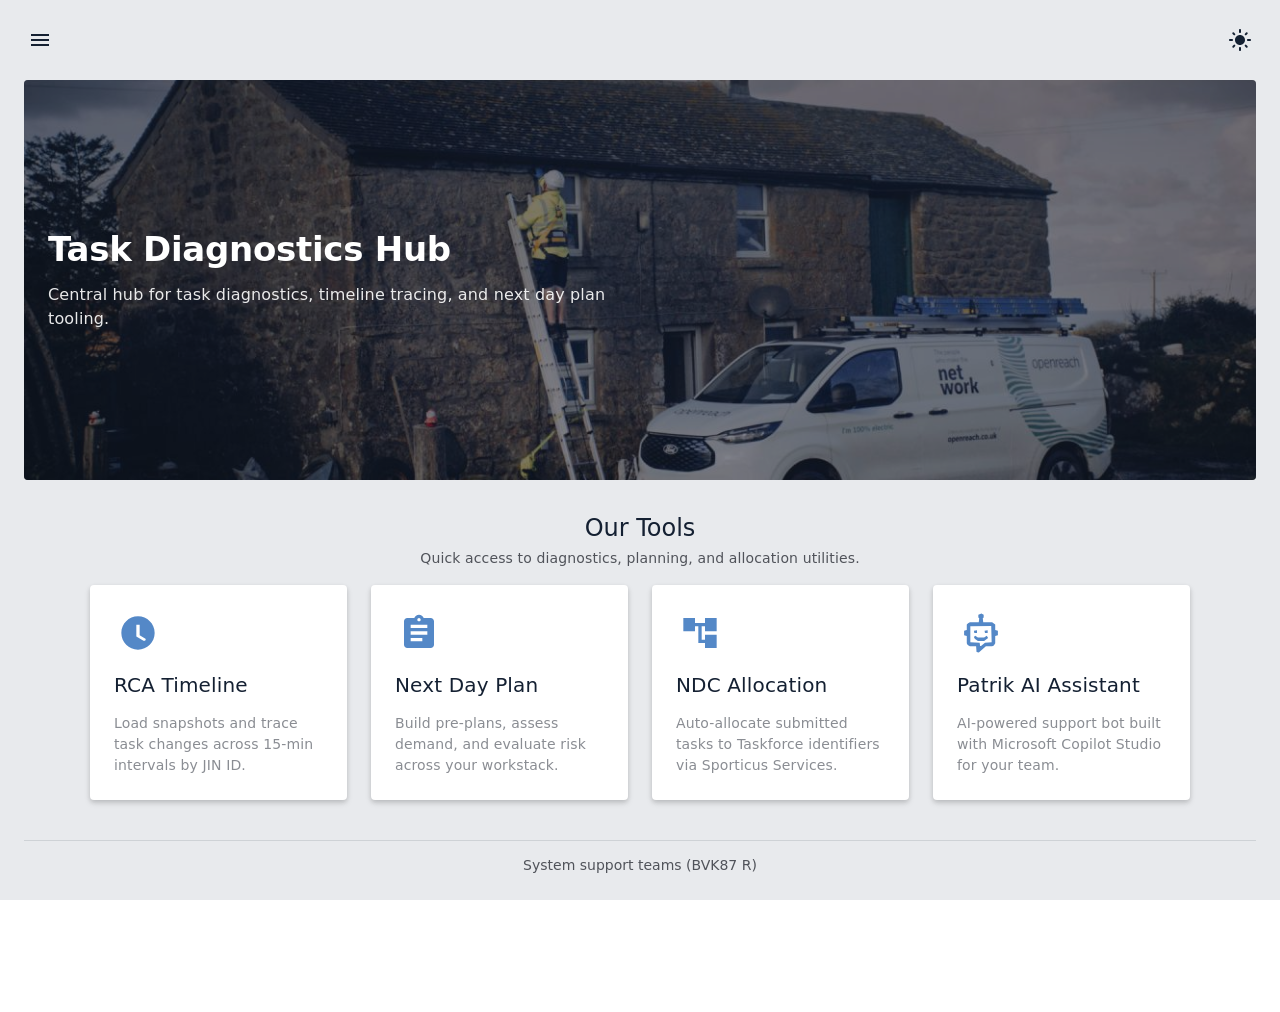
==== index.html @ 9bd7bbda "fix: update nav labels in index.html — Home Page, RCA Timeline" ====
<!DOCTYPE html>
<html lang="en">
<head>
  <meta charset="UTF-8">
  <meta name="viewport" content="width=device-width, initial-scale=1.0">
  <title>Task Diagnostics Hub</title>
  <link rel="icon" href="assets/favicon-light.svg">
  <link rel="preconnect" href="https://fonts.googleapis.com">
  <link rel="preconnect" href="https://fonts.gstatic.com" crossorigin>
  <link href="https://fonts.googleapis.com/css2?family=Roboto:wght@300;400;500;700&display=swap" rel="stylesheet">
  <script>document.documentElement.setAttribute('data-theme', localStorage.getItem('theme') || 'light')</script>
  <link rel="stylesheet" href="shared-ui/theme.css?v=7">
  <link rel="stylesheet" href="shared-ui/typography.css?v=6">
  <link rel="stylesheet" href="shared-ui/components.css?v=6">
  <link rel="stylesheet" href="shared-ui/layout.css?v=6">
  <link rel="stylesheet" href="shared-ui/responsive.css?v=1">
  <link rel="stylesheet" href="shared-components/nav.css?v=6">
  <link rel="stylesheet" href="shared-components/tooltip.css?v=6">
  <style>
    html, body {
      margin: 0;
      height: 100%;
      overflow: hidden;
    }

    /* iframe container — fills full viewport behind the nav chrome */
    .page-frame {
      position: fixed;
      inset: 0;
      border: none;
      width: 100%;
      height: 100%;
      z-index: 1;
      opacity: 0;
      pointer-events: none;
      transition: opacity 200ms ease;
    }

    .page-frame.is-active {
      opacity: 1;
      pointer-events: auto;
    }
  </style>
</head>
<body>

  <!-- Hamburger trigger -->
  <button class="nav-trigger" aria-label="Open menu" data-tooltip="Open menu">
    <svg viewBox="0 0 24 24" fill="currentColor"><path d="M3 18h18v-2H3v2zm0-5h18v-2H3v2zm0-7v2h18V6H3z"/></svg>
  </button>

  <!-- Overlay -->
  <div class="nav-overlay"></div>

  <!-- Sidebar -->
  <nav class="nav-sidebar">
    <div class="nav-brand">
      <button class="nav-close" aria-label="Close menu" data-tooltip="Close menu">
        <svg viewBox="0 0 24 24" fill="currentColor"><path d="M19 6.41L17.59 5 12 10.59 6.41 5 5 6.41 10.59 12 5 17.59 6.41 19 12 13.41 17.59 19 19 17.59 13.41 12z"/></svg>
      </button>
      <svg class="nav-brand-logo" xmlns="http://www.w3.org/2000/svg" viewBox="0 0 1800 420" role="img" aria-label="openreach wordmark"><text x="40" y="295" fill="currentColor" font-family="Arial, Helvetica, sans-serif" font-size="285" font-weight="400" letter-spacing="0" text-rendering="geometricPrecision">openreach</text></svg>
    </div>
    <ul class="nav-items">
      <li class="nav-item"><a data-page="home" class="active"><span class="nav-icon nav-icon--home"></span>Home Page</a></li>
      <li class="nav-item"><a data-page="timeline"><span class="nav-icon nav-icon--timeline"></span>RCA Timeline</a></li>
      <li class="nav-item"><a data-page="ndp"><span class="nav-icon nav-icon--ndp"></span>Next Day Plan</a></li>
      <li class="nav-item"><a data-page="ndc"><span class="nav-icon nav-icon--ndc"></span>NDC Allocation</a></li>
    </ul>
    <div class="nav-build">Task Diagnostics Hub &middot; V6</div>
  </nav>

  <!-- Theme toggle -->
  <button id="themeToggle" class="theme-toggle tooltip" data-tooltip="Dark mode" aria-label="Toggle theme">
    <svg class="theme-icon theme-icon--sun" viewBox="0 0 24 24" fill="currentColor"><path d="M12 7c-2.76 0-5 2.24-5 5s2.24 5 5 5 5-2.24 5-5-2.24-5-5-5zM2 13h2c.55 0 1-.45 1-1s-.45-1-1-1H2c-.55 0-1 .45-1 1s.45 1 1 1zm18 0h2c.55 0 1-.45 1-1s-.45-1-1-1h-2c-.55 0-1 .45-1 1s.45 1 1 1zM11 2v2c0 .55.45 1 1 1s1-.45 1-1V2c0-.55-.45-1-1-1s-1 .45-1 1zm0 18v2c0 .55.45 1 1 1s1-.45 1-1v-2c0-.55-.45-1-1-1s-1 .45-1 1zM5.99 4.58a.996.996 0 00-1.41 0 .996.996 0 000 1.41l1.06 1.06c.39.39 1.03.39 1.41 0s.39-1.03 0-1.41L5.99 4.58zm12.37 12.37a.996.996 0 00-1.41 0 .996.996 0 000 1.41l1.06 1.06c.39.39 1.03.39 1.41 0a.996.996 0 000-1.41l-1.06-1.06zm1.06-10.96a.996.996 0 000-1.41.996.996 0 00-1.41 0l-1.06 1.06c-.39.39-.39 1.03 0 1.41s1.03.39 1.41 0l1.06-1.06zM7.05 18.36a.996.996 0 000-1.41.996.996 0 00-1.41 0l-1.06 1.06c-.39.39-.39 1.03 0 1.41s1.03.39 1.41 0l1.06-1.06z"/></svg>
    <svg class="theme-icon theme-icon--moon" viewBox="0 0 24 24" fill="currentColor"><path d="M12 3a9 9 0 109 9c0-.46-.04-.92-.1-1.36a5.389 5.389 0 01-4.4 2.26 5.403 5.403 0 01-3.14-9.8c-.44-.06-.9-.1-1.36-.1z"/></svg>
  </button>

  <!-- Page iframes — each loads once and stays alive -->
  <iframe id="frame-home"     class="page-frame is-active" src="home.html"     title="Home"></iframe>
  <iframe id="frame-timeline" class="page-frame"           src="timeline.html" title="RCA Timeline"></iframe>
  <iframe id="frame-ndp"      class="page-frame"           src="ndp.html"      title="Next Day Plan"></iframe>
  <iframe id="frame-ndc"      class="page-frame"           src="ndc.html"      title="NDC Allocation"></iframe>

  <script src="js/icons.js"></script>
  <script src="shared-components/tooltip.js?v=6"></script>
  <script>
    (function () {
      "use strict";

      ["home", "timeline", "ndp", "ndc"].forEach(function (key) {
        const el = document.querySelector(".nav-icon--" + key);
        if (el) el.innerHTML = iconSvg(key, { size: "20" });
      });

      const PAGES = ["home", "timeline", "ndp", "ndc"];
      const SESSION_KEY = "active_page";

      // ---- nav open/close ----
      const trigger = document.querySelector(".nav-trigger");
      const sidebar = document.querySelector(".nav-sidebar");
      const overlay = document.querySelector(".nav-overlay");
      const closeBtn = document.querySelector(".nav-close");

      function openNav()  { sidebar.classList.add("open");    overlay.classList.add("open"); }
      function closeNav() { sidebar.classList.remove("open"); overlay.classList.remove("open"); }

      trigger.addEventListener("click", openNav);
      closeBtn.addEventListener("click", closeNav);
      overlay.addEventListener("click", closeNav);
      document.addEventListener("keydown", e => { if (e.key === "Escape") closeNav(); });

      // ---- page switching ----
      function showPage(page) {
        if (!PAGES.includes(page)) page = "home";

        PAGES.forEach(p => {
          document.getElementById("frame-" + p).classList.toggle("is-active", p === page);
        });

        document.querySelectorAll(".nav-item a").forEach(a => {
          a.classList.toggle("active", a.dataset.page === page);
        });

        try { sessionStorage.setItem(SESSION_KEY, page); } catch (e) {}
        closeNav();
      }

      // wire nav links
      document.querySelectorAll(".nav-item a[data-page]").forEach(a => {
        a.addEventListener("click", () => showPage(a.dataset.page));
      });

      // listen for navigation messages from iframes (e.g. home page cards)
      window.addEventListener("message", e => {
        if (e.data && e.data.type === "navigate") showPage(e.data.page);
      });

      // restore last active page
      const saved = sessionStorage.getItem(SESSION_KEY);
      if (saved) showPage(saved);

      // ---- theme toggle ----
      const themeBtn = document.getElementById("themeToggle");
      function updateThemeTooltip() {
        const isDark = document.documentElement.getAttribute("data-theme") === "dark";
        themeBtn.setAttribute("data-tooltip", isDark ? "Light mode" : "Dark mode");
      }
      updateThemeTooltip();
      themeBtn.addEventListener("click", () => {
        const next = document.documentElement.getAttribute("data-theme") === "dark" ? "light" : "dark";
        document.documentElement.setAttribute("data-theme", next);
        localStorage.setItem("theme", next);
        updateThemeTooltip();
        // Sync theme into each loaded iframe
        PAGES.forEach(p => {
          const frame = document.getElementById("frame-" + p);
          try { frame.contentDocument.documentElement.setAttribute("data-theme", next); } catch (e) {}
        });
      });

    })();
  </script>
</body>
</html>
---- shared-ui/theme.css ----
:root {
  /* ===== Brand Palette ===== */
  --color-white: #FFFFFF;
  --color-navy: #142032;
  --color-green: #43B072;
  --color-blue: #5488C7;
  --color-grey: #50535A;

  /* ===== Nuance / Extended ===== */
  --color-navy-light: #1e3350;
  --color-green-light: #6bc994;
  --color-green-dark: #2e8a55;
  --color-blue-light: #7da8d9;
  --color-blue-dark: #3a6aa3;
  --color-grey-light: #8a8d93;
  --color-grey-100: #f5f5f5;
  --color-grey-200: #e0e0e0;
  --color-grey-300: #bdbdbd;
  --color-page-bg: #e8eaed;
  --color-divider: rgba(20, 32, 50, 0.12);
  --color-error: #d32f2f;
  --color-warning: #ed6c02;
  --color-info: #0288d1;
  --color-success: #43B072;

  /* ===== Typography (MUI scale) ===== */
  --font-family: "Roboto", system-ui, -apple-system, sans-serif;
  --font-weight-light: 300;
  --font-weight-regular: 400;
  --font-weight-medium: 500;
  --font-weight-bold: 700;

  --text-h1: 2.125rem;    /* 34px */
  --text-h2: 1.5rem;      /* 24px */
  --text-h3: 1.25rem;     /* 20px */
  --text-h4: 1.125rem;    /* 18px */
  --text-body1: 1rem;     /* 16px */
  --text-body2: 0.875rem; /* 14px */
  --text-caption: 0.75rem;/* 12px */
  --text-micro: 0.625rem; /* 10px */

  --line-height: 1.5;
  --letter-spacing: 0.00938em;

  /* ===== Spacing (4px base) ===== */
  --spacing-1: 4px;
  --spacing-2: 8px;
  --spacing-3: 12px;
  --spacing-4: 16px;
  --spacing-5: 20px;
  --spacing-6: 24px;
  --spacing-8: 32px;
  --spacing-10: 40px;
  --spacing-20: 80px;
  --spacing-30: 120px;

  /* Hero */
  --size-hero-min: 400px;
  --size-hero-max: 1536px;
  --size-hero-text-max: 560px;  /* max-width for hero body copy */

  /* Content containers */
  --size-content-md: 1000px;    /* cards / mid-width content area */

  /* ===== Shape ===== */
  --radius: 4px;

  /* ===== Shadows (MUI elevation) ===== */
  --shadow-1: 0 1px 3px rgba(0,0,0,0.12), 0 1px 2px rgba(0,0,0,0.14);
  --shadow-2: 0 3px 6px rgba(0,0,0,0.12), 0 2px 4px rgba(0,0,0,0.10);
  --shadow-3: 0 10px 20px rgba(0,0,0,0.10), 0 3px 6px rgba(0,0,0,0.08);

  /* ===== Transitions ===== */
  --transition-fast: 150ms cubic-bezier(0.4, 0, 0.2, 1);
  --transition-standard: 250ms cubic-bezier(0.4, 0, 0.2, 1);

  /* ===== Scrollbar ===== */
  --scrollbar-size: 8px;
  --scrollbar-track: var(--color-grey-100);
  --scrollbar-thumb: var(--color-grey-300);
  --scrollbar-thumb-hover: var(--color-grey);

  /* ===== Interaction States ===== */
  --hover-overlay: rgba(20, 32, 50, 0.08);
  --overlay-backdrop: rgba(20, 32, 50, 0.4);
  --focus-ring: rgba(84, 136, 199, 0.2);
  --hover-primary: rgba(84, 136, 199, 0.08);
  --hover-row: rgba(84, 136, 199, 0.04);
  --hover-row-alt: rgba(84, 136, 199, 0.06);
  --highlight-change: rgba(237, 108, 2, 0.06);

  /* ===== Table border ===== */
  --table-border: 1px solid var(--color-grey-300);

  /* ===== Content spacing (internal padding for panels/components) ===== */
  --content-inset: var(--spacing-4);

  /* ===== Component Sizes (MUI-guided) ===== */

  /* Icons — consistent with MUI's IconButton sizing */
  --size-icon-xs: 16px;       /* inline indicators, dismiss icons */
  --size-icon-sm: 20px;       /* secondary actions, toast icons */
  --size-icon-md: 24px;       /* standard icon (MUI default) */
  --size-icon-lg: 40px;       /* prominent icons, card icons */

  /* Touch targets — MUI minimum 48px for accessibility */
  --size-btn-touch: 48px;     /* primary interactive (hamburger, theme toggle) */
  --size-btn-sm: 36px;        /* compact interactive (modal close) */
  --size-btn-xs: 32px;        /* dense interactive (pagination) */

  /* Navigation */
  --size-nav-width: 260px;    /* drawer width (MUI standard 240–320) */
  --size-nav-logo: 40px;      /* brand mark max-height */

  /* Surfaces — max-width constraints */
  --size-modal-sm: 360px;     /* confirmation dialogs */
  --size-modal-md: 500px;     /* standard modal */
  --size-modal-lg: 720px;     /* content-heavy modal */
  --size-dialog: 400px;       /* alert/confirm dialog */
  --size-toast-max: 360px;    /* snackbar / toast */

  /* Form controls */
  --size-toggle-width: 36px;  /* switch track width */
  --size-toggle-height: 20px; /* switch track height */
  --size-toggle-knob: 16px;   /* switch thumb */
  --size-chip-radius: 16px;   /* chip pill shape */
  --size-chip-dismiss: 18px;  /* chip close button */
  --size-textarea-min: 100px; /* textarea minimum height */
  --size-search-width: 200px; /* expanded search field */
  --size-select-arrow: 18px;  /* dropdown caret icon */

  /* Feedback */
  --size-spinner: 36px;       /* circular progress */
  --size-spinner-sm: 20px;    /* inline circular progress */
  --size-progress-height: 4px;/* linear progress bar */
  --size-tooltip-font: 11px;  /* tooltip text (MUI uses 10–11px) */

  /* Misc */
  --size-avatar: 40px;        /* user avatar (MUI default) */

  /* ===== Nav (fixed dark panel) ===== */
  --nav-bg: #142032;
  --nav-text: #FFFFFF;
  --nav-text-muted: rgba(255, 255, 255, 0.7);
  --nav-hover: rgba(255, 255, 255, 0.08);
  --nav-active: rgba(84, 136, 199, 0.2);
  --nav-border: rgba(255, 255, 255, 0.1);

  /* ===== Toast / Dialog ===== */
  --toast-bg: #142032;
  --toast-text: #FFFFFF;
  --toast-dismiss: rgba(255, 255, 255, 0.6);
  --dialog-bg: #FFFFFF;
  --dialog-title: #142032;
  --dialog-text: #50535A;
}

/* ===== Dark Theme ===== */
[data-theme="dark"] {
  --color-white: #1e1e1e;
  --color-navy: #e8eaed;
  --color-grey: #b0b3b8;
  --color-grey-light: #8a8d93;
  --color-grey-100: #2a2a2a;
  --color-grey-200: #3a3a3a;
  --color-grey-300: #4a4a4a;
  --color-page-bg: #121212;
  --color-divider: rgba(255, 255, 255, 0.12);
  --shadow-1: 0 1px 3px rgba(0,0,0,0.4), 0 1px 2px rgba(0,0,0,0.5);
  --shadow-2: 0 3px 6px rgba(0,0,0,0.4), 0 2px 4px rgba(0,0,0,0.3);
  --shadow-3: 0 10px 20px rgba(0,0,0,0.4), 0 3px 6px rgba(0,0,0,0.3);
  --table-border: 1px solid var(--color-grey-300);
  --hover-overlay: rgba(255, 255, 255, 0.08);
  --overlay-backdrop: rgba(0, 0, 0, 0.6);
  --focus-ring: rgba(125, 168, 217, 0.3);
  --hover-primary: rgba(125, 168, 217, 0.12);
  --hover-row: rgba(125, 168, 217, 0.06);
  --hover-row-alt: rgba(125, 168, 217, 0.08);
  --highlight-change: rgba(237, 108, 2, 0.1);

  /* ===== Toast / Dialog (dark) ===== */
  --toast-bg: #2a2a2a;
  --toast-text: #e8eaed;
  --toast-dismiss: rgba(232, 234, 237, 0.6);
  --dialog-bg: #2a2a2a;
  --dialog-title: #e8eaed;
  --dialog-text: #b0b3b8;
}
---- shared-ui/typography.css ----
/* ===== Typography System ===== */

h1, .text-h1 {
  font-size: var(--text-h1);
  font-weight: var(--font-weight-light);
  line-height: 1.235;
  letter-spacing: -0.00833em;
  color: var(--color-navy);
}

h2, .text-h2 {
  font-size: var(--text-h2);
  font-weight: var(--font-weight-regular);
  line-height: 1.334;
  letter-spacing: 0;
  color: var(--color-navy);
}

h3, .text-h3 {
  font-size: var(--text-h3);
  font-weight: var(--font-weight-medium);
  line-height: 1.6;
  letter-spacing: 0.0075em;
  color: var(--color-navy);
}

h4, .text-h4 {
  font-size: var(--text-h4);
  font-weight: var(--font-weight-medium);
  line-height: 1.5;
  color: var(--color-navy);
}

p, .text-body1 {
  font-size: var(--text-body1);
  font-weight: var(--font-weight-regular);
  line-height: var(--line-height);
  letter-spacing: var(--letter-spacing);
  color: var(--color-grey);
}

.text-body2 {
  font-size: var(--text-body2);
  font-weight: var(--font-weight-regular);
  line-height: 1.43;
  letter-spacing: 0.01071em;
  color: var(--color-grey);
}

.text-caption {
  font-size: var(--text-caption);
  font-weight: var(--font-weight-regular);
  line-height: 1.66;
  letter-spacing: 0.03333em;
  color: var(--color-grey-light);
}

.text-micro {
  font-size: var(--text-micro);
  font-weight: var(--font-weight-regular);
  line-height: 1.6;
  letter-spacing: 0.03333em;
  color: var(--color-grey-light);
}

.text-overline {
  font-size: var(--text-caption);
  font-weight: var(--font-weight-medium);
  text-transform: uppercase;
  letter-spacing: 0.08333em;
  color: var(--color-grey);
}
---- shared-ui/components.css ----
/* ===== Base Components ===== */

/* -- Button -- */
.btn {
  display: inline-flex;
  align-items: center;
  justify-content: center;
  gap: var(--spacing-2);
  padding: var(--spacing-2) var(--spacing-4);
  font-family: var(--font-family);
  font-size: var(--text-body2);
  font-weight: var(--font-weight-medium);
  text-transform: uppercase;
  letter-spacing: 0.02857em;
  border: none;
  border-radius: var(--radius);
  cursor: pointer;
  transition: background var(--transition-fast), box-shadow var(--transition-fast);
  line-height: 1.75;
}

.btn-primary {
  background: var(--color-blue);
  color: var(--color-white);
}
.btn-primary:hover { background: var(--color-blue-dark); box-shadow: var(--shadow-1); }

.btn-success {
  background: var(--color-green);
  color: var(--color-white);
}
.btn-success:hover { background: var(--color-green-dark); box-shadow: var(--shadow-1); }

.btn-outlined {
  background: transparent;
  border: 1px solid var(--color-blue);
  color: var(--color-blue);
}
.btn-outlined:hover { background: var(--hover-primary); }

.btn-text {
  background: transparent;
  color: var(--color-blue);
}
.btn-text:hover { background: var(--hover-primary); }

.btn:disabled {
  opacity: 0.38;
  cursor: not-allowed;
}

/* -- Card -- */
.card {
  background: var(--color-white);
  border-radius: var(--radius);
  box-shadow: var(--shadow-1);
  padding: var(--spacing-4);
  transition: box-shadow var(--transition-standard);
}
.card:hover { box-shadow: var(--shadow-2); }

/* -- Input -- */
.input {
  width: 100%;
  padding: var(--spacing-2) var(--spacing-3);
  font-family: var(--font-family);
  font-size: var(--text-body1);
  border: 1px solid var(--color-grey-300);
  border-radius: var(--radius);
  background: var(--color-white);
  color: var(--color-navy);
  transition: border-color var(--transition-fast);
}
.input:focus {
  outline: none;
  border-color: var(--color-blue);
  box-shadow: 0 0 0 2px var(--focus-ring);
}
.input::placeholder { color: var(--color-grey-light); }

/* -- Chip -- */
.chip {
  display: inline-flex;
  align-items: center;
  gap: var(--spacing-1);
  padding: var(--spacing-1) var(--spacing-3);
  font-family: var(--font-family);
  font-size: var(--text-caption);
  font-weight: var(--font-weight-medium);
  border-radius: var(--size-chip-radius);
  background: var(--color-grey-200);
  color: var(--color-navy);
  line-height: 1.5;
  white-space: nowrap;
  user-select: none;
}

.chip-dismiss {
  display: inline-flex;
  align-items: center;
  justify-content: center;
  width: var(--size-chip-dismiss);
  height: var(--size-chip-dismiss);
  border: none;
  background: var(--color-grey-300);
  color: var(--color-navy);
  border-radius: 50%;
  font-family: var(--font-family);
  font-size: var(--text-micro);
  line-height: 1;
  cursor: pointer;
  margin-left: var(--spacing-1);
  transition: background var(--transition-fast);
}
.chip-dismiss:hover {
  background: var(--color-grey);
  color: var(--color-white);
}

.chip-count {
  background: var(--color-navy);
  color: var(--color-white);
}

/* -- Divider -- */
.divider {
  border: none;
  border-top: 1px solid var(--color-divider);
  margin: var(--spacing-4) 0;
}
---- shared-ui/layout.css ----
/* ===== Layout Utilities ===== */

/* -- Flex -- */
.flex { display: flex; }
.flex-col { flex-direction: column; }
.flex-wrap { flex-wrap: wrap; }
.flex-1 { flex: 1; }
.items-center { align-items: center; }
.items-start { align-items: flex-start; }
.items-end { align-items: flex-end; }
.justify-center { justify-content: center; }
.justify-between { justify-content: space-between; }
.justify-end { justify-content: flex-end; }

/* -- Gap -- */
.gap-1 { gap: var(--spacing-1); }
.gap-2 { gap: var(--spacing-2); }
.gap-3 { gap: var(--spacing-3); }
.gap-4 { gap: var(--spacing-4); }
.gap-6 { gap: var(--spacing-6); }
.gap-8 { gap: var(--spacing-8); }

/* -- Grid -- */
.grid { display: grid; }
.grid-2 { grid-template-columns: repeat(2, 1fr); }
.grid-3 { grid-template-columns: repeat(3, 1fr); }
.grid-4 { grid-template-columns: repeat(4, 1fr); }
.grid-auto { grid-template-columns: repeat(auto-fit, minmax(240px, 1fr)); }

/* -- Margin -- */
.mt-1 { margin-top: var(--spacing-1); }
.mt-2 { margin-top: var(--spacing-2); }
.mt-3 { margin-top: var(--spacing-3); }
.mt-4 { margin-top: var(--spacing-4); }
.mt-6 { margin-top: var(--spacing-6); }
.mt-8 { margin-top: var(--spacing-8); }
.mb-1 { margin-bottom: var(--spacing-1); }
.mb-2 { margin-bottom: var(--spacing-2); }
.mb-3 { margin-bottom: var(--spacing-3); }
.mb-4 { margin-bottom: var(--spacing-4); }
.mb-6 { margin-bottom: var(--spacing-6); }
.mb-8 { margin-bottom: var(--spacing-8); }

/* -- Padding -- */
.p-1 { padding: var(--spacing-1); }
.p-2 { padding: var(--spacing-2); }
.p-3 { padding: var(--spacing-3); }
.p-4 { padding: var(--spacing-4); }
.p-6 { padding: var(--spacing-6); }
.p-8 { padding: var(--spacing-8); }
.px-4 { padding-left: var(--spacing-4); padding-right: var(--spacing-4); }
.py-4 { padding-top: var(--spacing-4); padding-bottom: var(--spacing-4); }

/* -- Width -- */
.w-full { width: 100%; }
.w-half { width: 50%; }
.max-w-sm { max-width: 480px; }
.max-w-md { max-width: 720px; }
.max-w-lg { max-width: 960px; }

/* -- Display -- */
.block { display: block; }
.hidden { display: none; }
.overflow-hidden { overflow: hidden; }

/* -- Text align -- */
.text-left { text-align: left; }
.text-center { text-align: center; }
.text-right { text-align: right; }

/* -- Responsive -- */
@media (max-width: 768px) {
  .grid-2, .grid-3, .grid-4 { grid-template-columns: 1fr; }
  .w-half { width: 100%; }
}
---- shared-ui/responsive.css ----
/* ===== Responsive Breakpoints ===== */
/* MUI breakpoints: xs=0, sm=600, md=900, lg=1200, xl=1536 */

/* --- Tablet and below (< 900px) --- */
@media (max-width: 899px) {
  body {
    padding: var(--spacing-4);
    padding-top: var(--spacing-10);
  }

  /* Reduce hero minimum height */
  .home-hero {
    min-height: 280px;
  }

  /* Stack toolbar actions */
  header {
    flex-wrap: wrap;
    gap: var(--spacing-2);
  }

  /* Tabs scroll horizontally */
  .tabs {
    overflow-x: auto;
    -webkit-overflow-scrolling: touch;
  }

  /* Modal full-width on tablet */
  .modal {
    width: 95vw;
    max-width: none;
  }
}

/* --- Mobile (< 600px) --- */
@media (max-width: 599px) {
  :root {
    --spacing-20: 56px;
    --size-hero-min: 220px;
    --size-nav-width: 100vw;
  }

  body {
    padding: var(--spacing-3);
    padding-top: var(--spacing-10);
  }

  /* Hero text scales down */
  .home-hero h1 {
    font-size: var(--text-h2);
  }

  .home-hero p {
    font-size: var(--text-body2);
  }

  /* Cards single column */
  .home-cards {
    grid-template-columns: 1fr;
  }

  /* Table horizontal scroll */
  .table-wrapper,
  .table-wrapper--flex {
    overflow-x: auto;
    -webkit-overflow-scrolling: touch;
  }

  /* Compact table cells */
  .table th,
  .table td {
    padding: var(--spacing-2) var(--spacing-3);
    font-size: var(--text-caption);
  }

  /* Search expands full width */
  .search-expand.active .search-input {
    width: 100%;
  }

  /* Pagination compact */
  .pagination-footer {
    flex-wrap: wrap;
    gap: var(--spacing-2);
    font-size: var(--text-caption);
  }

  /* NDP toolbar stacks */
  .ndp-toolbar {
    flex-wrap: wrap;
    gap: var(--spacing-2);
  }

  /* Modal takes full screen on mobile */
  .modal {
    width: 100vw;
    height: 100vh;
    max-width: none;
    border-radius: 0;
  }

  .modal-full {
    border-radius: 0;
  }
}

/* --- Large screens (> 1200px) --- */
@media (min-width: 1200px) {
  body {
    padding: var(--spacing-8);
    padding-top: var(--spacing-20);
  }
}

/* --- Extra large (> 1536px) --- */
@media (min-width: 1536px) {
  body {
    padding: var(--spacing-10);
    padding-top: var(--spacing-20);
  }
}
---- shared-components/nav.css ----
/* ===== Navigation / Sidebar ===== */

/* Hamburger trigger - always visible */
.nav-trigger {
  position: fixed;
  top: var(--spacing-4);
  left: var(--spacing-4);
  z-index: 150;
  width: var(--size-btn-touch);
  height: var(--size-btn-touch);
  display: flex;
  align-items: center;
  justify-content: center;
  background: transparent;
  color: var(--color-navy);
  border: none;
  border-radius: 50%;
  cursor: pointer;
  transition: background var(--transition-fast);
}
.nav-trigger:hover { background: var(--hover-overlay); }

.nav-trigger svg {
  width: var(--size-icon-md);
  height: var(--size-icon-md);
}

/* Backdrop overlay when nav is open */
.nav-overlay {
  position: fixed;
  inset: 0;
  background: var(--overlay-backdrop);
  z-index: 199;
  opacity: 0;
  pointer-events: none;
  transition: opacity var(--transition-standard);
}
.nav-overlay.open {
  opacity: 1;
  pointer-events: auto;
}

/* Sidebar - off-canvas left */
.nav-sidebar {
  position: fixed;
  top: 0;
  left: 0;
  width: var(--size-nav-width);
  height: 100vh;
  background: var(--nav-bg);
  color: var(--nav-text);
  display: flex;
  flex-direction: column;
  z-index: 200;
  transform: translateX(-100%);
  transition: transform var(--transition-standard);
}
.nav-sidebar.open { transform: translateX(0); }

.nav-brand {
  display: flex;
  flex-direction: column;
  align-items: flex-start;
  padding: var(--spacing-3) var(--spacing-4);
  border-bottom: 1px solid var(--nav-border);
  position: relative;
}

.nav-close {
  position: absolute;
  top: var(--spacing-3);
  right: var(--spacing-3);
  background: none;
  border: none;
  color: var(--nav-text);
  width: var(--size-icon-lg);
  height: var(--size-icon-lg);
  display: flex;
  align-items: center;
  justify-content: center;
  cursor: pointer;
  border-radius: 50%;
  transition: background var(--transition-fast);
  z-index: 1;
}
.nav-close:hover { background: var(--nav-hover); }

.nav-close svg {
  width: var(--size-icon-md);
  height: var(--size-icon-md);
}

.nav-brand-logo {
  width: 100%;
  height: auto;
  max-height: var(--size-nav-logo);
  flex-shrink: 0;
  margin-top: var(--spacing-6);
  margin-bottom: var(--spacing-4);
  display: block;
  color: var(--nav-text);
  cursor: default;
  user-select: none;
}

.nav-items {
  list-style: none;
  flex: 1;
  padding: var(--spacing-2) 0;
  overflow-y: auto;
}

.nav-item a {
  display: flex;
  align-items: center;
  gap: var(--spacing-3);
  padding: var(--spacing-3) var(--spacing-4);
  color: var(--nav-text-muted);
  text-decoration: none;
  font-size: var(--text-body1);
  font-weight: var(--font-weight-regular);
  letter-spacing: var(--letter-spacing);
  line-height: var(--line-height);
  white-space: nowrap;
  border-radius: var(--radius);
  margin: 0 var(--spacing-2);
  min-height: var(--size-icon-lg);
  transition: background var(--transition-fast), color var(--transition-fast);
  cursor: pointer;
}
.nav-item a:hover {
  background: var(--nav-hover);
  color: var(--nav-text);
}
.nav-item a.active {
  background: var(--nav-active);
  color: var(--nav-text);
  font-weight: var(--font-weight-medium);
}

.nav-icon {
  width: var(--size-icon-md);
  height: var(--size-icon-md);
  flex-shrink: 0;
  display: flex;
  align-items: center;
  justify-content: center;
  font-size: var(--text-body1);
  line-height: 1;
  text-align: center;
}

/* Nav build info */
.nav-build {
  padding: var(--spacing-3) var(--spacing-4);
  border-top: 1px solid var(--nav-border);
  margin-top: auto;
  font-size: var(--text-caption);
  font-weight: var(--font-weight-regular);
  line-height: 1.66;
  letter-spacing: 0.03333em;
  color: var(--nav-text-muted);
  cursor: default;
  text-align: center;
}

/* Theme toggle — fixed top-right (MUI AppBar pattern) */
.theme-toggle {
  position: fixed;
  top: var(--spacing-4);
  right: var(--spacing-4);
  z-index: 150;
  width: var(--size-btn-touch);
  height: var(--size-btn-touch);
  display: flex;
  align-items: center;
  justify-content: center;
  background: transparent;
  color: var(--color-navy);
  border: none;
  border-radius: 50%;
  cursor: pointer;
  transition: background var(--transition-fast);
}
.theme-toggle:hover { background: var(--hover-overlay); }
.theme-toggle svg {
  width: var(--size-icon-md);
  height: var(--size-icon-md);
  position: absolute;
  top: 50%;
  left: 50%;
}

/* Theme icon transitions */
.theme-toggle .theme-icon {
  transition: transform 500ms cubic-bezier(0.4, 0, 0.2, 1), opacity 300ms ease;
}

.theme-toggle .theme-icon--sun {
  opacity: 1;
  transform: translate(-50%, -50%) rotate(0deg) scale(1);
}

.theme-toggle .theme-icon--moon {
  opacity: 0;
  transform: translate(-50%, -50%) rotate(-90deg) scale(0);
}

[data-theme="dark"] .theme-toggle .theme-icon--sun {
  opacity: 0;
  transform: translate(-50%, -50%) rotate(90deg) scale(0);
}

[data-theme="dark"] .theme-toggle .theme-icon--moon {
  opacity: 1;
  transform: translate(-50%, -50%) rotate(0deg) scale(1);
}
---- shared-components/tooltip.css ----
/* ===== Tooltip Component (Floating) ===== */

.tooltip-float {
  position: fixed;
  display: none;
  background: var(--color-navy);
  color: var(--color-white);
  font-family: var(--font-family);
  font-size: var(--size-tooltip-font);
  font-weight: var(--font-weight-medium);
  line-height: 1.4;
  padding: var(--spacing-1) var(--spacing-2);
  border-radius: var(--radius);
  white-space: nowrap;
  pointer-events: none;
  opacity: 0;
  transition: opacity 150ms ease;
  z-index: 999999;
}
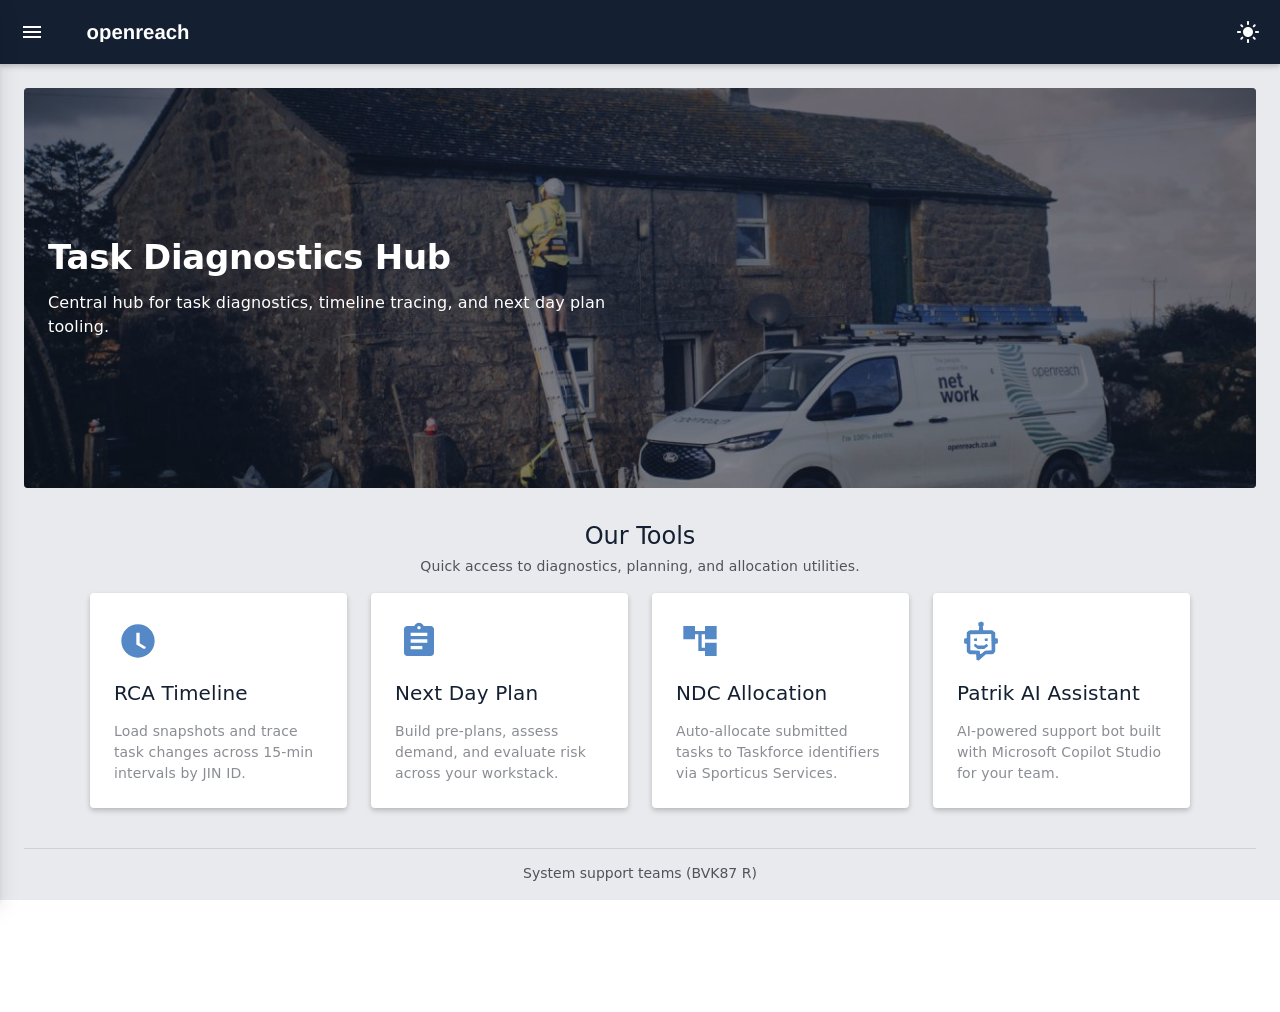
==== commit 4f11ade8: "feat: navy AppBar with logo home nav, white sidebar, smooth page transitions, preload, tooltip fix" ====
--- a/index.html
+++ b/index.html
@@ -9,12 +9,12 @@
   <link rel="preconnect" href="https://fonts.gstatic.com" crossorigin>
   <link href="https://fonts.googleapis.com/css2?family=Roboto:wght@300;400;500;700&display=swap" rel="stylesheet">
   <script>document.documentElement.setAttribute('data-theme', localStorage.getItem('theme') || 'light')</script>
-  <link rel="stylesheet" href="shared-ui/theme.css?v=7">
+  <link rel="stylesheet" href="shared-ui/theme.css?v=11">
   <link rel="stylesheet" href="shared-ui/typography.css?v=6">
   <link rel="stylesheet" href="shared-ui/components.css?v=6">
   <link rel="stylesheet" href="shared-ui/layout.css?v=6">
   <link rel="stylesheet" href="shared-ui/responsive.css?v=1">
-  <link rel="stylesheet" href="shared-components/nav.css?v=6">
+  <link rel="stylesheet" href="shared-components/nav.css?v=24">
   <link rel="stylesheet" href="shared-components/tooltip.css?v=6">
   <style>
     html, body {
@@ -23,31 +23,47 @@
       overflow: hidden;
     }
 
-    /* iframe container — fills full viewport behind the nav chrome */
+    /* iframe container */
     .page-frame {
       position: fixed;
       inset: 0;
+      top: var(--size-app-bar);
       border: none;
       width: 100%;
-      height: 100%;
+      height: calc(100% - var(--size-app-bar));
       z-index: 1;
       opacity: 0;
       pointer-events: none;
-      transition: opacity 200ms ease;
+      transition: opacity var(--transition-standard);
     }
 
     .page-frame.is-active {
       opacity: 1;
       pointer-events: auto;
     }
+
+    .page-frame.is-leaving {
+      opacity: 0;
+      pointer-events: none;
+    }
   </style>
 </head>
 <body>
 
-  <!-- Hamburger trigger -->
-  <button class="nav-trigger" aria-label="Open menu" data-tooltip="Open menu">
-    <svg viewBox="0 0 24 24" fill="currentColor"><path d="M3 18h18v-2H3v2zm0-5h18v-2H3v2zm0-7v2h18V6H3z"/></svg>
-  </button>
+  <!-- AppBar -->
+  <header class="app-bar">
+    <button class="nav-trigger" aria-label="Open menu" data-tooltip="Open menu">
+      <svg viewBox="0 0 24 24" fill="currentColor"><path d="M3 18h18v-2H3v2zm0-5h18v-2H3v2zm0-7v2h18V6H3z"/></svg>
+    </button>
+    <button class="nav-home-logo" aria-label="Go to Home" data-tooltip="Home" onclick="window.showPage('home')">
+      <svg xmlns="http://www.w3.org/2000/svg" viewBox="0 0 1720 280" role="img" aria-label="openreach wordmark"><text x="0" y="240" fill="currentColor" font-family="Arial, Helvetica, sans-serif" font-size="285" font-weight="700" letter-spacing="0" text-rendering="geometricPrecision">openreach</text></svg>
+    </button>
+    <div class="app-bar-spacer"></div>
+    <button id="themeToggle" class="theme-toggle" data-tooltip="Dark mode" aria-label="Toggle theme">
+      <svg class="theme-icon theme-icon--sun" viewBox="0 0 24 24" fill="currentColor"><path d="M12 7c-2.76 0-5 2.24-5 5s2.24 5 5 5 5-2.24 5-5-2.24-5-5-5zM2 13h2c.55 0 1-.45 1-1s-.45-1-1-1H2c-.55 0-1 .45-1 1s.45 1 1 1zm18 0h2c.55 0 1-.45 1-1s-.45-1-1-1h-2c-.55 0-1 .45-1 1s.45 1 1 1zM11 2v2c0 .55.45 1 1 1s1-.45 1-1V2c0-.55-.45-1-1-1s-1 .45-1 1zm0 18v2c0 .55.45 1 1 1s1-.45 1-1v-2c0-.55-.45-1-1-1s-1 .45-1 1zM5.99 4.58a.996.996 0 00-1.41 0 .996.996 0 000 1.41l1.06 1.06c.39.39 1.03.39 1.41 0s.39-1.03 0-1.41L5.99 4.58zm12.37 12.37a.996.996 0 00-1.41 0 .996.996 0 000 1.41l1.06 1.06c.39.39 1.03.39 1.41 0a.996.996 0 000-1.41l-1.06-1.06zm1.06-10.96a.996.996 0 000-1.41.996.996 0 00-1.41 0l-1.06 1.06c-.39.39-.39 1.03 0 1.41s1.03.39 1.41 0l1.06-1.06zM7.05 18.36a.996.996 0 000-1.41.996.996 0 00-1.41 0l-1.06 1.06c-.39.39-.39 1.03 0 1.41s1.03.39 1.41 0l1.06-1.06z"/></svg>
+      <svg class="theme-icon theme-icon--moon" viewBox="0 0 24 24" fill="currentColor"><path d="M12 3a9 9 0 109 9c0-.46-.04-.92-.1-1.36a5.389 5.389 0 01-4.4 2.26 5.403 5.403 0 01-3.14-9.8c-.44-.06-.9-.1-1.36-.1z"/></svg>
+    </button>
+  </header>
 
   <!-- Overlay -->
   <div class="nav-overlay"></div>
@@ -66,23 +82,17 @@
       <li class="nav-item"><a data-page="ndp"><span class="nav-icon nav-icon--ndp"></span>Next Day Plan</a></li>
       <li class="nav-item"><a data-page="ndc"><span class="nav-icon nav-icon--ndc"></span>NDC Allocation</a></li>
     </ul>
-    <div class="nav-build">Task Diagnostics Hub &middot; V6</div>
+    <div class="nav-build">Client Build &middot; 1.2</div>
   </nav>
 
-  <!-- Theme toggle -->
-  <button id="themeToggle" class="theme-toggle tooltip" data-tooltip="Dark mode" aria-label="Toggle theme">
-    <svg class="theme-icon theme-icon--sun" viewBox="0 0 24 24" fill="currentColor"><path d="M12 7c-2.76 0-5 2.24-5 5s2.24 5 5 5 5-2.24 5-5-2.24-5-5-5zM2 13h2c.55 0 1-.45 1-1s-.45-1-1-1H2c-.55 0-1 .45-1 1s.45 1 1 1zm18 0h2c.55 0 1-.45 1-1s-.45-1-1-1h-2c-.55 0-1 .45-1 1s.45 1 1 1zM11 2v2c0 .55.45 1 1 1s1-.45 1-1V2c0-.55-.45-1-1-1s-1 .45-1 1zm0 18v2c0 .55.45 1 1 1s1-.45 1-1v-2c0-.55-.45-1-1-1s-1 .45-1 1zM5.99 4.58a.996.996 0 00-1.41 0 .996.996 0 000 1.41l1.06 1.06c.39.39 1.03.39 1.41 0s.39-1.03 0-1.41L5.99 4.58zm12.37 12.37a.996.996 0 00-1.41 0 .996.996 0 000 1.41l1.06 1.06c.39.39 1.03.39 1.41 0a.996.996 0 000-1.41l-1.06-1.06zm1.06-10.96a.996.996 0 000-1.41.996.996 0 00-1.41 0l-1.06 1.06c-.39.39-.39 1.03 0 1.41s1.03.39 1.41 0l1.06-1.06zM7.05 18.36a.996.996 0 000-1.41.996.996 0 00-1.41 0l-1.06 1.06c-.39.39-.39 1.03 0 1.41s1.03.39 1.41 0l1.06-1.06z"/></svg>
-    <svg class="theme-icon theme-icon--moon" viewBox="0 0 24 24" fill="currentColor"><path d="M12 3a9 9 0 109 9c0-.46-.04-.92-.1-1.36a5.389 5.389 0 01-4.4 2.26 5.403 5.403 0 01-3.14-9.8c-.44-.06-.9-.1-1.36-.1z"/></svg>
-  </button>
-
   <!-- Page iframes — each loads once and stays alive -->
-  <iframe id="frame-home"     class="page-frame is-active" src="home.html"     title="Home"></iframe>
-  <iframe id="frame-timeline" class="page-frame"           src="timeline.html" title="RCA Timeline"></iframe>
-  <iframe id="frame-ndp"      class="page-frame"           src="ndp.html"      title="Next Day Plan"></iframe>
-  <iframe id="frame-ndc"      class="page-frame"           src="ndc.html"      title="NDC Allocation"></iframe>
+  <iframe id="frame-home"     class="page-frame is-active" title="Home"></iframe>
+  <iframe id="frame-timeline" class="page-frame"           title="RCA Timeline"></iframe>
+  <iframe id="frame-ndp"      class="page-frame"           title="Next Day Plan"></iframe>
+  <iframe id="frame-ndc"      class="page-frame"           title="NDC Allocation"></iframe>
 
   <script src="js/icons.js"></script>
-  <script src="shared-components/tooltip.js?v=6"></script>
+  <script src="shared-components/tooltip.js?v=8"></script>
   <script>
     (function () {
       "use strict";
@@ -94,6 +104,15 @@
 
       const PAGES = ["home", "timeline", "ndp", "ndc"];
       const SESSION_KEY = "active_page";
+      const PAGE_SRCS = { home: "home.html", timeline: "timeline.html", ndp: "ndp.html", ndc: "ndc.html" };
+      const loaded = new Set();
+
+      function ensureLoaded(page) {
+        if (loaded.has(page)) return;
+        const frame = document.getElementById("frame-" + page);
+        frame.src = PAGE_SRCS[page];
+        loaded.add(page);
+      }
 
       // ---- nav open/close ----
       const trigger = document.querySelector(".nav-trigger");
@@ -110,20 +129,42 @@
       document.addEventListener("keydown", e => { if (e.key === "Escape") closeNav(); });
 
       // ---- page switching ----
-      function showPage(page) {
+      const TRANSITION_MS = parseInt(
+        getComputedStyle(document.documentElement).getPropertyValue("--transition-standard") || "250",
+        10
+      );
+
+      window.showPage = function showPage(page) {
         if (!PAGES.includes(page)) page = "home";
 
-        PAGES.forEach(p => {
-          document.getElementById("frame-" + p).classList.toggle("is-active", p === page);
-        });
-
+        ensureLoaded(page);
+
+        const current = PAGES.find(p => {
+          const f = document.getElementById("frame-" + p);
+          return f.classList.contains("is-active") && p !== page;
+        });
+
+        // Update nav active state
         document.querySelectorAll(".nav-item a").forEach(a => {
           a.classList.toggle("active", a.dataset.page === page);
         });
 
+        // Fade out current
+        if (current) {
+          const outFrame = document.getElementById("frame-" + current);
+          outFrame.classList.remove("is-active");
+          outFrame.classList.add("is-leaving");
+          setTimeout(() => outFrame.classList.remove("is-leaving"), TRANSITION_MS);
+        }
+
+        // Fade in incoming
+        requestAnimationFrame(() => {
+          document.getElementById("frame-" + page).classList.add("is-active");
+        });
+
         try { sessionStorage.setItem(SESSION_KEY, page); } catch (e) {}
         closeNav();
-      }
+      };
 
       // wire nav links
       document.querySelectorAll(".nav-item a[data-page]").forEach(a => {
@@ -135,9 +176,19 @@
         if (e.data && e.data.type === "navigate") showPage(e.data.page);
       });
 
-      // restore last active page
+      // restore last active page or default to home
       const saved = sessionStorage.getItem(SESSION_KEY);
-      if (saved) showPage(saved);
+      showPage(saved || "home");
+
+      // Preload all other pages in the background once idle
+      const preload = () => {
+        PAGES.forEach(p => ensureLoaded(p));
+      };
+      if (window.requestIdleCallback) {
+        requestIdleCallback(preload);
+      } else {
+        setTimeout(preload, 500);
+      }
 
       // ---- theme toggle ----
       const themeBtn = document.getElementById("themeToggle");
--- a/shared-ui/theme.css
+++ b/shared-ui/theme.css
@@ -1,6 +1,7 @@
 :root {
   /* ===== Brand Palette ===== */
   --color-white: #FFFFFF;
+  --color-white-fixed: #FFFFFF;
   --color-navy: #142032;
   --color-green: #43B072;
   --color-blue: #5488C7;
@@ -111,6 +112,7 @@
   /* Navigation */
   --size-nav-width: 260px;    /* drawer width (MUI standard 240–320) */
   --size-nav-logo: 40px;      /* brand mark max-height */
+  --size-app-bar: 64px;       /* top AppBar height (MUI default) */
 
   /* Surfaces — max-width constraints */
   --size-modal-sm: 360px;     /* confirmation dialogs */
@@ -138,13 +140,18 @@
   /* Misc */
   --size-avatar: 40px;        /* user avatar (MUI default) */
 
-  /* ===== Nav (fixed dark panel) ===== */
-  --nav-bg: #142032;
-  --nav-text: #FFFFFF;
-  --nav-text-muted: rgba(255, 255, 255, 0.7);
-  --nav-hover: rgba(255, 255, 255, 0.08);
-  --nav-active: rgba(84, 136, 199, 0.2);
-  --nav-border: rgba(255, 255, 255, 0.1);
+  /* ===== Nav (white drawer) ===== */
+  --nav-bg: var(--color-white);
+  --nav-text: var(--color-navy);
+  --nav-text-muted: var(--color-grey);
+  --nav-hover: rgba(20, 32, 50, 0.06);
+  --nav-active: rgba(84, 136, 199, 0.12);
+  --nav-border: var(--color-divider);
+
+  /* ===== AppBar (always navy) ===== */
+  --appbar-bg: var(--color-navy);
+  --appbar-text: var(--color-white-fixed);
+  --appbar-hover: rgba(255, 255, 255, 0.08);
 
   /* ===== Toast / Dialog ===== */
   --toast-bg: #142032;
@@ -178,8 +185,18 @@
   --hover-row-alt: rgba(125, 168, 217, 0.08);
   --highlight-change: rgba(237, 108, 2, 0.1);
 
+  /* ===== Nav (dark mode drawer) ===== */
+  --nav-bg: var(--color-white);
+  --nav-text: var(--color-navy);
+  --nav-text-muted: var(--color-grey);
+  --nav-hover: rgba(255, 255, 255, 0.06);
+  --nav-active: rgba(125, 168, 217, 0.15);
+  --nav-border: var(--color-divider);
+  --appbar-bg: #0d1821;
+  --appbar-text: #FFFFFF;
+  --appbar-hover: rgba(255, 255, 255, 0.08);
+
   /* ===== Toast / Dialog (dark) ===== */
-  --toast-bg: #2a2a2a;
   --toast-text: #e8eaed;
   --toast-dismiss: rgba(232, 234, 237, 0.6);
   --dialog-bg: #2a2a2a;
--- a/shared-ui/layout.css
+++ b/shared-ui/layout.css
@@ -63,6 +63,20 @@
 .hidden { display: none; }
 .overflow-hidden { overflow: hidden; }
 
+/* -- Suppress browser URL preview on hover for all anchors --
+   Links are handled via JS navigation throughout the app.
+   This prevents the status bar from showing raw hrefs on hover. */
+a {
+  -webkit-user-drag: none;
+}
+a[href]:not([target="_blank"]) {
+  pointer-events: auto;
+}
+/* Override <a> default status bar hint — works in all modern browsers */
+a::after {
+  content: none !important;
+}
+
 /* -- Text align -- */
 .text-left { text-align: left; }
 .text-center { text-align: center; }
--- a/shared-components/nav.css
+++ b/shared-components/nav.css
@@ -1,24 +1,53 @@
+/* ===== AppBar ===== */
+.app-bar {
+  position: fixed;
+  top: 0;
+  left: 0;
+  right: 0;
+  height: var(--size-app-bar);
+  background: var(--appbar-bg);
+  color: var(--appbar-text);
+  display: flex;
+  align-items: center;
+  z-index: 150;
+  box-shadow: var(--shadow-2);
+  padding: 0 var(--spacing-2);
+  overflow: hidden;
+}
+
+.app-bar .nav-home-logo {
+  margin-left: var(--spacing-1);
+  color: var(--appbar-text);
+}
+
+.app-bar .theme-toggle {
+  margin-left: auto;
+  color: var(--appbar-text);
+}
+
+.app-bar .nav-trigger {
+  color: var(--appbar-text);
+}
+
 /* ===== Navigation / Sidebar ===== */
 
-/* Hamburger trigger - always visible */
+/* Hamburger trigger */
 .nav-trigger {
-  position: fixed;
-  top: var(--spacing-4);
-  left: var(--spacing-4);
-  z-index: 150;
   width: var(--size-btn-touch);
   height: var(--size-btn-touch);
   display: flex;
   align-items: center;
   justify-content: center;
   background: transparent;
-  color: var(--color-navy);
+  color: var(--nav-text);
   border: none;
   border-radius: 50%;
   cursor: pointer;
-  transition: background var(--transition-fast);
-}
-.nav-trigger:hover { background: var(--hover-overlay); }
+  flex-shrink: 0;
+  transition: background var(--transition-fast);
+}
+.nav-trigger:hover { background: var(--nav-hover); }
+.app-bar .nav-trigger:hover { background: var(--appbar-hover); }
 
 .nav-trigger svg {
   width: var(--size-icon-md);
@@ -33,11 +62,15 @@
   z-index: 199;
   opacity: 0;
   pointer-events: none;
-  transition: opacity var(--transition-standard);
+  visibility: hidden;
+  transition: opacity var(--transition-standard), visibility 0s linear var(--transition-standard);
+  will-change: opacity;
 }
 .nav-overlay.open {
   opacity: 1;
   pointer-events: auto;
+  visibility: visible;
+  transition: opacity var(--transition-standard), visibility 0s linear 0s;
 }
 
 /* Sidebar - off-canvas left */
@@ -54,6 +87,8 @@
   z-index: 200;
   transform: translateX(-100%);
   transition: transform var(--transition-standard);
+  will-change: transform;
+  box-shadow: var(--shadow-3);
 }
 .nav-sidebar.open { transform: translateX(0); }
 
@@ -155,34 +190,57 @@
   padding: var(--spacing-3) var(--spacing-4);
   border-top: 1px solid var(--nav-border);
   margin-top: auto;
-  font-size: var(--text-caption);
+  font-size: var(--text-body2);
   font-weight: var(--font-weight-regular);
-  line-height: 1.66;
-  letter-spacing: 0.03333em;
+  line-height: var(--line-height);
+  letter-spacing: var(--letter-spacing);
   color: var(--nav-text-muted);
   cursor: default;
   text-align: center;
 }
 
-/* Theme toggle — fixed top-right (MUI AppBar pattern) */
+/* Home logo button */
+.nav-home-logo {
+  height: var(--size-btn-touch);
+  padding: 0 var(--spacing-2);
+  background: transparent;
+  border: none;
+  cursor: pointer;
+  color: var(--nav-text);
+  display: flex;
+  align-items: center;
+  justify-content: flex-start;
+  border-radius: var(--radius);
+  flex-shrink: 0;
+  transition: background var(--transition-fast);
+}
+.nav-home-logo:hover { background: var(--nav-hover); }
+.app-bar .nav-home-logo:hover { background: var(--appbar-hover); }
+.nav-home-logo svg {
+  display: block;
+  height: var(--size-icon-sm);
+  width: 160px;
+}
+
+/* Theme toggle */
 .theme-toggle {
-  position: fixed;
-  top: var(--spacing-4);
-  right: var(--spacing-4);
-  z-index: 150;
+  position: relative;
   width: var(--size-btn-touch);
   height: var(--size-btn-touch);
   display: flex;
   align-items: center;
   justify-content: center;
   background: transparent;
-  color: var(--color-navy);
+  color: var(--nav-text);
   border: none;
   border-radius: 50%;
   cursor: pointer;
-  transition: background var(--transition-fast);
-}
-.theme-toggle:hover { background: var(--hover-overlay); }
+  flex-shrink: 0;
+  overflow: hidden;
+  transition: background var(--transition-fast);
+}
+.theme-toggle:hover { background: var(--nav-hover); }
+.app-bar .theme-toggle:hover { background: var(--appbar-hover); }
 .theme-toggle svg {
   width: var(--size-icon-md);
   height: var(--size-icon-md);
